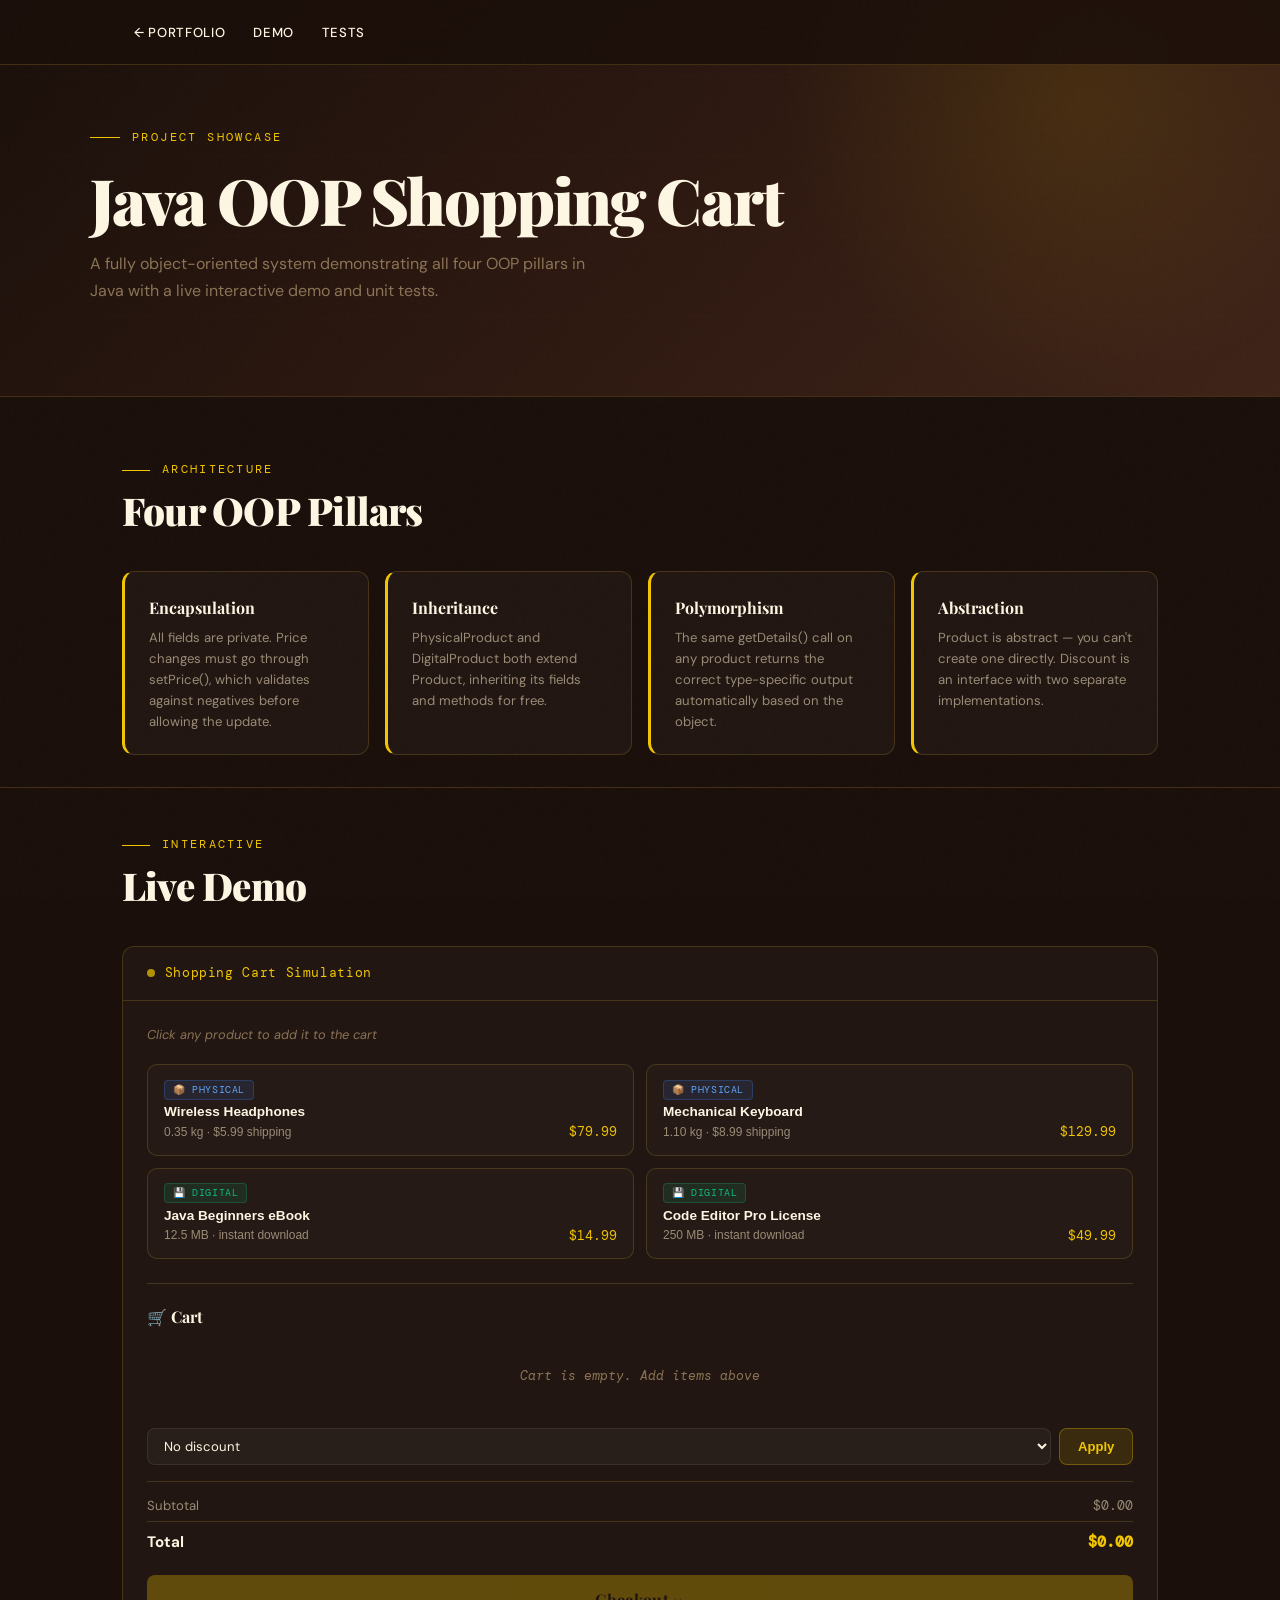
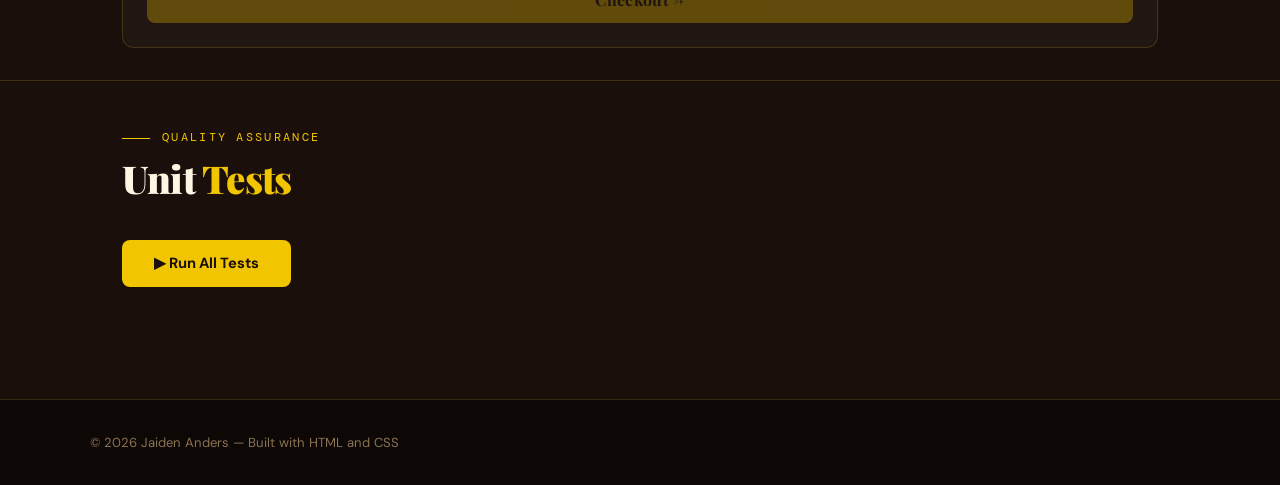
==== shopping-cart-project.html @ 526ebc33 "OOP Java Project OOP Shopping cart in java(script) to demonstrate understanding of OOP basics with J" ====
<!DOCTYPE html>
<html lang="en">
<head>
  <meta charset="UTF-8" />
  <meta name="viewport" content="width=device-width, initial-scale=1.0" />
  <title>Java OOP Shopping Cart — Jaiden Anders</title>
  <link rel="preconnect" href="https://fonts.googleapis.com">
  <link href="https://fonts.googleapis.com/css2?family=Playfair+Display:wght@700;900&family=DM+Sans:wght@300;400;500;600&family=DM+Mono:wght@400;500&display=swap" rel="stylesheet">
  <style>
    *, *::before, *::after { margin: 0; padding: 0; box-sizing: border-box; }

    :root {
      --gold:       #F1C500;
      --gold-dim:   #8B7220;
      --dark:       #1A0F0A;
      --dark-mid:   #2C1810;
      --cream:      #FDF6E3;
      --cream-muted:#C4B49A;
      --text-muted: #8B7355;
      --body-text:  #9A8B77;
      --border:     rgba(212,175,55,0.2);
      --pass:       #10B981;
      --fail:       #EF4444;
      --card-bg:    rgba(255,255,255,0.03);
    }

    html { scroll-behavior: smooth; }

    body {
      font-family: 'DM Sans', sans-serif;
      background: var(--dark);
      color: var(--cream);
      overflow-x: hidden;
      line-height: 1.6;
    }

    body::before {
      content: '';
      position: fixed; inset: 0;
      background-image: url("data:image/svg+xml,%3Csvg viewBox='0 0 256 256' xmlns='http://www.w3.org/2000/svg'%3E%3Cfilter id='noise'%3E%3CfeTurbulence type='fractalNoise' baseFrequency='0.9' numOctaves='4' stitchTiles='stitch'/%3E%3C/filter%3E%3Crect width='100%25' height='100%25' filter='url(%23noise)' opacity='0.04'/%3E%3C/svg%3E");
      pointer-events: none; z-index: 9999; opacity: 0.4;
    }

    ::-webkit-scrollbar { width: 4px; }
    ::-webkit-scrollbar-track { background: var(--dark); }
    ::-webkit-scrollbar-thumb { background: var(--gold); border-radius: 2px; }

    /* NAV */
    header {
      position: fixed; top: 0; left: 0; right: 0; z-index: 1000;
      padding: 1.2rem 0;
      background: rgba(26,15,10,0.85);
      backdrop-filter: blur(16px);
      border-bottom: 1px solid var(--border);
    }
    nav { max-width: 1100px; margin: 0 auto; padding: 0 2rem; display: flex; justify-content: space-between; align-items: center; }
    .logo { font-family: 'Playfair Display', serif; font-size: 1.3rem; font-weight: 900; color: var(--gold); letter-spacing: -0.02em; text-decoration: none; }
    .nav-links { display: flex; gap: 0.25rem; list-style: none; }
    .nav-links a { color: var(--cream); text-decoration: none; font-size: 0.82rem; font-weight: 500; letter-spacing: 0.05em; text-transform: uppercase; padding: 0.4rem 0.75rem; border-radius: 100px; transition: all 0.25s; }
    .nav-links a:hover { color: var(--gold); background: rgba(241,197,0,0.1); }

    /* HERO */
    .hero-strip {
      min-height: 42vh; display: flex; align-items: center;
      background: linear-gradient(135deg, #1A0F0A 0%, #2C1810 50%, #3E2318 100%);
      padding: 8rem 2rem 4rem; position: relative; overflow: hidden;
    }
    .hero-strip::before {
      content: ''; position: absolute; width: 600px; height: 600px; border-radius: 50%;
      background: radial-gradient(circle, rgba(241,197,0,0.1) 0%, transparent 70%);
      top: -200px; right: -100px; pointer-events: none;
    }
    .hero-strip::after {
      content: ''; position: absolute; inset: 0;
      background: repeating-linear-gradient(0deg, transparent, transparent 79px, rgba(241,197,0,0.025) 80px);
      pointer-events: none;
    }
    .hero-inner { max-width: 1100px; margin: 0 auto; width: 100%; position: relative; z-index: 1; }
    .hero-eyebrow {
      font-family: 'DM Mono', monospace; font-size: 0.75rem; color: var(--gold);
      letter-spacing: 0.2em; text-transform: uppercase; margin-bottom: 1.2rem;
      display: flex; align-items: center; gap: 0.75rem;
    }
    .hero-eyebrow::before { content: ''; display: block; width: 30px; height: 1px; background: var(--gold); }
    .hero-strip h1 { font-family: 'Playfair Display', serif; font-size: clamp(2.2rem, 6vw, 4rem); font-weight: 900; line-height: 1.05; color: var(--cream); letter-spacing: -0.03em; margin-bottom: 1rem; }
    .hero-strip h1 em { font-style: normal; color: var(--gold); }
    .hero-strip .sub { font-size: 1rem; color: var(--text-muted); max-width: 520px; line-height: 1.7; margin-bottom: 1.75rem; }
    .pill-row { display: flex; flex-wrap: wrap; gap: 0.45rem; }
    .pill { font-family: 'DM Mono', monospace; font-size: 0.7rem; color: var(--gold-dim); background: rgba(241,197,0,0.06); border: 1px solid rgba(241,197,0,0.15); padding: 0.25rem 0.7rem; border-radius: 4px; letter-spacing: 0.04em; }

    /* LAYOUT */
    .page-wrap { max-width: 1100px; margin: 0 auto; padding: 0 2rem; }
    hr.divider { border: none; border-top: 1px solid var(--border); }

    .section-label { font-family: 'DM Mono', monospace; font-size: 0.72rem; color: var(--gold); letter-spacing: 0.2em; text-transform: uppercase; margin-bottom: 0.6rem; display: flex; align-items: center; gap: 0.75rem; }
    .section-label::before { content: ''; display: block; width: 28px; height: 1px; background: var(--gold); }
    .section-title { font-family: 'Playfair Display', serif; font-size: clamp(1.6rem, 3.5vw, 2.4rem); font-weight: 900; color: var(--cream); letter-spacing: -0.02em; margin-bottom: 2.5rem; line-height: 1.1; }
    .section-title span { color: var(--gold); }

    /* PILLARS */
    .pillars-section { padding: 4rem 0 2rem; }
    .pillars-grid { display: grid; grid-template-columns: repeat(auto-fill, minmax(220px, 1fr)); gap: 1rem; }
    .pillar-card { background: var(--card-bg); border: 1px solid var(--border); border-left: 3px solid var(--gold); border-radius: 12px; padding: 1.4rem 1.5rem; transition: all 0.3s; }
    .pillar-card:hover { border-color: rgba(241,197,0,0.5); transform: translateY(-3px); box-shadow: 0 12px 32px rgba(0,0,0,0.3); background: rgba(241,197,0,0.04); }
    .pillar-card h4 { font-family: 'Playfair Display', serif; font-size: 1rem; color: var(--cream); font-weight: 700; margin-bottom: 0.4rem; }
    .pillar-card p { font-size: 0.82rem; color: var(--body-text); line-height: 1.6; }
    .pillar-card code { font-family: 'DM Mono', monospace; font-size: 0.78rem; color: var(--gold); background: rgba(241,197,0,0.08); padding: 0.05rem 0.3rem; border-radius: 3px; }

    /* DEMO */
    .demo-section { padding: 3rem 0 2rem; }
    .demo-panel { background: var(--card-bg); border: 1px solid var(--border); border-radius: 12px; overflow: hidden; }
    .panel-header { padding: 1rem 1.5rem; border-bottom: 1px solid var(--border); display: flex; align-items: center; gap: 0.6rem; font-family: 'DM Mono', monospace; font-size: 0.8rem; color: var(--gold); letter-spacing: 0.05em; }
    .panel-dot { width: 8px; height: 8px; border-radius: 50%; background: var(--gold); opacity: 0.7; }
    .panel-body { padding: 1.5rem; }
    .hint-text { font-size: 0.8rem; color: var(--text-muted); margin-bottom: 1.2rem; font-style: italic; }

    .product-grid { display: grid; grid-template-columns: 1fr 1fr; gap: 0.75rem; margin-bottom: 1.5rem; }
    .product-btn { background: rgba(255,255,255,0.02); border: 1px solid var(--border); border-radius: 10px; padding: 0.9rem 1rem; cursor: pointer; text-align: left; transition: all 0.2s; color: var(--cream); }
    .product-btn:hover { border-color: rgba(241,197,0,0.45); background: rgba(241,197,0,0.04); transform: translateY(-2px); box-shadow: 0 8px 24px rgba(0,0,0,0.3); }
    .product-btn strong { display: block; font-size: 0.85rem; font-weight: 600; color: var(--cream); margin-bottom: 0.25rem; }
    .product-btn .meta { font-size: 0.75rem; color: var(--body-text); display: flex; justify-content: space-between; align-items: center; }
    .product-btn .price { font-family: 'DM Mono', monospace; font-size: 0.82rem; color: var(--gold); }
    .type-badge { font-family: 'DM Mono', monospace; font-size: 0.62rem; letter-spacing: 0.06em; text-transform: uppercase; padding: 0.15rem 0.5rem; border-radius: 4px; margin-bottom: 0.3rem; display: inline-block; }
    .type-physical { background: rgba(59,130,246,0.12); color: #60A5FA; border: 1px solid rgba(59,130,246,0.25); }
    .type-digital  { background: rgba(16,185,129,0.12); color: #10B981; border: 1px solid rgba(16,185,129,0.25); }

    .cart-section { border-top: 1px solid var(--border); padding-top: 1.25rem; margin-top: 0.25rem; }
    .cart-heading { font-family: 'Playfair Display', serif; font-size: 1rem; color: var(--cream); font-weight: 700; margin-bottom: 0.75rem; }
    .cart-items { min-height: 70px; }
    .cart-empty { text-align: center; color: var(--text-muted); font-size: 0.8rem; padding: 1.5rem 0; font-style: italic; font-family: 'DM Mono', monospace; }

    .cart-item { display: flex; align-items: center; justify-content: space-between; padding: 0.55rem 0.75rem; background: rgba(255,255,255,0.025); border: 1px solid var(--border); border-radius: 8px; margin-bottom: 0.4rem; font-size: 0.82rem; animation: slideIn 0.2s ease; }
    @keyframes slideIn { from { opacity: 0; transform: translateX(-6px); } to { opacity: 1; transform: translateX(0); } }
    .item-name { font-weight: 500; color: var(--cream); flex: 1; }
    .item-tag { font-family: 'DM Mono', monospace; font-size: 0.62rem; color: var(--text-muted); margin-left: 0.4rem; }
    .qty-controls { display: flex; align-items: center; gap: 0.4rem; margin: 0 0.75rem; }
    .qty-btn { width: 20px; height: 20px; border-radius: 50%; border: 1px solid var(--border); background: transparent; cursor: pointer; font-size: 0.85rem; color: var(--cream); line-height: 1; transition: all 0.15s; display: flex; align-items: center; justify-content: center; }
    .qty-btn:hover { border-color: var(--gold); color: var(--gold); }
    .qty-num { font-family: 'DM Mono', monospace; font-size: 0.78rem; color: var(--cream); min-width: 16px; text-align: center; }
    .item-subtotal { font-family: 'DM Mono', monospace; font-size: 0.82rem; color: var(--gold); min-width: 52px; text-align: right; }
    .remove-btn { background: none; border: none; cursor: pointer; color: rgba(255,255,255,0.15); font-size: 0.9rem; margin-left: 0.4rem; transition: color 0.15s; }
    .remove-btn:hover { color: var(--fail); }

    .discount-row { display: flex; gap: 0.5rem; margin: 1rem 0; }
    .discount-select { flex: 1; padding: 0.5rem 0.75rem; background: rgba(255,255,255,0.04); border: 1px solid rgba(255,255,255,0.08); border-radius: 8px; color: var(--cream); font-family: 'DM Sans', sans-serif; font-size: 0.82rem; cursor: pointer; transition: border-color 0.2s; }
    .discount-select:focus { outline: none; border-color: rgba(241,197,0,0.4); }
    .discount-select option { background: #2C1810; }
    .apply-btn { padding: 0.5rem 1.1rem; background: rgba(241,197,0,0.12); border: 1px solid rgba(241,197,0,0.3); border-radius: 8px; color: var(--gold); font-size: 0.82rem; font-weight: 600; cursor: pointer; transition: all 0.2s; }
    .apply-btn:hover { background: rgba(241,197,0,0.2); border-color: var(--gold); }

    .totals { border-top: 1px solid var(--border); padding-top: 0.85rem; }
    .totals .row { display: flex; justify-content: space-between; font-size: 0.82rem; color: var(--body-text); margin-bottom: 0.3rem; }
    .totals .row.grand { font-weight: 700; color: var(--cream); font-size: 0.95rem; border-top: 1px solid var(--border); padding-top: 0.5rem; margin-top: 0.3rem; }
    .totals .row.grand span:last-child { font-family: 'DM Mono', monospace; color: var(--gold); }
    .discount-chip { font-family: 'DM Mono', monospace; font-size: 0.62rem; background: rgba(16,185,129,0.12); color: #10B981; border: 1px solid rgba(16,185,129,0.25); padding: 0.1rem 0.45rem; border-radius: 4px; margin-left: 0.4rem; }
    .saving-amt { color: #10B981 !important; font-family: 'DM Mono', monospace; }

    .checkout-btn { width: 100%; margin-top: 1rem; padding: 0.85rem; background: var(--gold); color: var(--dark); border: none; border-radius: 8px; font-family: 'Playfair Display', serif; font-size: 1rem; font-weight: 700; letter-spacing: 0.02em; cursor: pointer; transition: all 0.25s; }
    .checkout-btn:hover:not(:disabled) { transform: translateY(-2px); box-shadow: 0 8px 24px rgba(241,197,0,0.3); }
    .checkout-btn:disabled { opacity: 0.3; cursor: not-allowed; }

    /* RECEIPT */
    .receipt-overlay { display: none; position: fixed; inset: 0; background: rgba(0,0,0,0.7); backdrop-filter: blur(6px); z-index: 2000; align-items: center; justify-content: center; }
    .receipt-overlay.show { display: flex; }
    .receipt-box { background: #2C1810; border: 1px solid var(--border); border-radius: 16px; padding: 2rem; max-width: 420px; width: 90%; box-shadow: 0 32px 80px rgba(0,0,0,0.6); animation: popIn 0.25s ease; }
    @keyframes popIn { from { opacity: 0; transform: scale(0.93); } to { opacity: 1; transform: scale(1); } }
    .receipt-box h3 { font-family: 'Playfair Display', serif; font-size: 1.3rem; color: var(--cream); text-align: center; margin-bottom: 1.25rem; font-weight: 700; }
    .receipt-line { display: flex; justify-content: space-between; font-size: 0.85rem; padding: 0.35rem 0; border-bottom: 1px solid var(--border); color: var(--cream-muted); }
    .receipt-line span:last-child { font-family: 'DM Mono', monospace; color: var(--cream); }
    .receipt-total { display: flex; justify-content: space-between; font-weight: 700; font-size: 1rem; margin-top: 0.9rem; color: var(--cream); }
    .receipt-total span:last-child { font-family: 'DM Mono', monospace; color: var(--gold); }
    .receipt-id { text-align: center; font-family: 'DM Mono', monospace; font-size: 0.72rem; color: var(--text-muted); margin-top: 1rem; }
    .close-receipt { width: 100%; margin-top: 1.25rem; padding: 0.75rem; background: transparent; border: 1px solid var(--border); border-radius: 8px; color: var(--cream); font-size: 0.88rem; font-weight: 600; cursor: pointer; transition: all 0.2s; }
    .close-receipt:hover { border-color: var(--gold); color: var(--gold); }

    /* TESTS */
    .tests-section { padding: 3rem 0 5rem; }
    .run-tests-btn { display: inline-flex; align-items: center; gap: 0.5rem; padding: 0.85rem 2rem; background: var(--gold); color: var(--dark); border: none; border-radius: 8px; font-family: 'DM Sans', sans-serif; font-size: 0.92rem; font-weight: 700; cursor: pointer; transition: all 0.25s; margin-bottom: 2rem; }
    .run-tests-btn:hover { transform: translateY(-2px); box-shadow: 0 8px 24px rgba(241,197,0,0.3); }

    .test-summary { display: flex; gap: 2rem; margin-bottom: 1.5rem; }
    .stat .num { font-family: 'Playfair Display', serif; font-size: 2rem; font-weight: 900; line-height: 1; margin-bottom: 0.2rem; }
    .stat .lbl { font-family: 'DM Mono', monospace; font-size: 0.68rem; text-transform: uppercase; letter-spacing: 0.1em; color: var(--text-muted); }
    .stat.total-stat .num { color: var(--cream); }
    .stat.pass-stat  .num { color: var(--pass); }
    .stat.fail-stat  .num { color: var(--fail); }

    .progress-bar { height: 4px; background: rgba(255,255,255,0.06); border-radius: 2px; margin-bottom: 2rem; overflow: hidden; }
    .progress-fill { height: 100%; background: var(--pass); border-radius: 2px; transition: width 0.7s ease; }

    .test-suite { background: var(--card-bg); border: 1px solid var(--border); border-radius: 12px; overflow: hidden; margin-bottom: 0.75rem; }
    .suite-header { padding: 0.85rem 1.25rem; display: flex; align-items: center; justify-content: space-between; cursor: pointer; user-select: none; transition: background 0.2s; }
    .suite-header:hover { background: rgba(241,197,0,0.04); }
    .suite-header.open { border-bottom: 1px solid var(--border); }
    .suite-name { font-family: 'DM Mono', monospace; font-size: 0.82rem; color: var(--cream); display: flex; align-items: center; gap: 0.6rem; }
    .suite-pass-chip { font-size: 0.62rem; padding: 0.15rem 0.5rem; border-radius: 4px; font-family: 'DM Mono', monospace; letter-spacing: 0.04em; }
    .chip-all-pass { background: rgba(16,185,129,0.12); color: #10B981; border: 1px solid rgba(16,185,129,0.25); }
    .chip-partial  { background: rgba(239,68,68,0.12);  color: #F87171; border: 1px solid rgba(239,68,68,0.25); }
    .suite-count { font-family: 'DM Mono', monospace; font-size: 0.72rem; color: var(--text-muted); }

    .suite-body { padding: 0.5rem 1.25rem 0.75rem; display: none; }
    .suite-body.open { display: block; }

    .test-row { display: flex; align-items: flex-start; gap: 0.75rem; padding: 0.55rem 0.25rem; border-bottom: 1px solid rgba(241,197,0,0.06); font-size: 0.8rem; cursor: pointer; border-radius: 6px; transition: background 0.15s; }
    .test-row:last-child { border-bottom: none; }
    .test-row:hover { background: rgba(255,255,255,0.02); }
    .test-icon { font-size: 0.85rem; margin-top: 0.1rem; flex-shrink: 0; }
    .test-name { font-family: 'DM Mono', monospace; font-size: 0.78rem; color: var(--cream); }
    .test-desc { font-size: 0.72rem; color: var(--text-muted); margin-top: 0.15rem; }
    .test-result { font-family: 'DM Mono', monospace; font-size: 0.7rem; white-space: nowrap; margin-top: 0.1rem; }
    .test-result.pass { color: var(--pass); }
    .test-result.fail { color: var(--fail); }

    /* FOOTER */
    footer { background: #0D0705; border-top: 1px solid var(--border); padding: 2rem; }
    .footer-inner { max-width: 1100px; margin: 0 auto; display: flex; justify-content: space-between; align-items: center; flex-wrap: wrap; gap: 1rem; }
    .footer-logo { font-family: 'Playfair Display', serif; font-weight: 900; color: var(--gold); font-size: 1.1rem; }
    footer p { color: var(--text-muted); font-size: 0.82rem; }

    /* ANIMATIONS */
    .reveal { opacity: 0; transform: translateY(18px); transition: opacity 0.55s ease, transform 0.55s ease; }
    .reveal.visible { opacity: 1; transform: translateY(0); }

    @media (max-width: 680px) {
      .product-grid { grid-template-columns: 1fr; }
      .pillars-grid { grid-template-columns: 1fr 1fr; }
      .test-result { display: none; }
    }
  </style>
</head>
<body>

<header>
  <nav>
    <ul class="nav-links">
      <li><a href="index.html">← Portfolio</a></li>
      <li><a href="#demo">Demo</a></li>
      <li><a href="#tests">Tests</a></li>
    </ul>
  </nav>
</header>

<div class="hero-strip">
  <div class="hero-inner">
    <div class="hero-eyebrow">Project Showcase</div>
    <h1>Java OOP Shopping Cart</h1>
    <p class="sub">A fully object-oriented system demonstrating all four OOP pillars in Java with a live interactive demo and unit tests.</p>
  </div>
</div>

<hr class="divider" />

<div class="page-wrap">
  <div class="pillars-section reveal">
    <div class="section-label">Architecture</div>
    <h2 class="section-title">Four OOP Pillars</h2>
    <div class="pillars-grid">
      <div class="pillar-card">
        <h4>Encapsulation</h4>
        <p>All fields are private. Price changes must go through setPrice(), which validates against negatives before allowing the update.</p>
      </div>
      <div class="pillar-card">
        <h4>Inheritance</h4>
        <p>PhysicalProduct and DigitalProduct both extend Product, inheriting its fields and methods for free.</p>
      </div>
      <div class="pillar-card">
        <h4>Polymorphism</h4>
        <p>The same getDetails() call on any product returns the correct type-specific output automatically based on the object.</p>
      </div>
      <div class="pillar-card">
        <h4>Abstraction</h4>
        <p>Product is abstract — you can't create one directly. Discount is an interface with two separate implementations.</p>
      </div>
    </div>
  </div>
</div>

<hr class="divider" />

<div class="page-wrap" id="demo">
  <div class="demo-section reveal">
    <div class="section-label">Interactive</div>
    <h2 class="section-title">Live Demo</h2>
    <div class="demo-panel">
      <div class="panel-header">
        <div class="panel-dot"></div>
        Shopping Cart Simulation
      </div>
      <div class="panel-body">
        <p class="hint-text">Click any product to add it to the cart</p>
        <div class="product-grid">
          <button class="product-btn" onclick="addProduct('P001')">
            <span class="type-badge type-physical">📦 Physical</span>
            <strong>Wireless Headphones</strong>
            <div class="meta"><span>0.35 kg · $5.99 shipping</span><span class="price">$79.99</span></div>
          </button>
          <button class="product-btn" onclick="addProduct('P002')">
            <span class="type-badge type-physical">📦 Physical</span>
            <strong>Mechanical Keyboard</strong>
            <div class="meta"><span>1.10 kg · $8.99 shipping</span><span class="price">$129.99</span></div>
          </button>
          <button class="product-btn" onclick="addProduct('D001')">
            <span class="type-badge type-digital">💾 Digital</span>
            <strong>Java Beginners eBook</strong>
            <div class="meta"><span>12.5 MB · instant download</span><span class="price">$14.99</span></div>
          </button>
          <button class="product-btn" onclick="addProduct('D002')">
            <span class="type-badge type-digital">💾 Digital</span>
            <strong>Code Editor Pro License</strong>
            <div class="meta"><span>250 MB · instant download</span><span class="price">$49.99</span></div>
          </button>
        </div>

        <div class="cart-section">
          <div class="cart-heading">🛒 Cart</div>
          <div class="cart-items" id="cartItems">
            <div class="cart-empty">Cart is empty. Add items above</div>
          </div>
          <div class="discount-row">
            <select class="discount-select" id="discountSelect">
              <option value="none">No discount</option>
              <option value="pct10">10% off</option>
              <option value="pct20">20% off</option>
              <option value="flat10">$10 off</option>
              <option value="flat20">$20 off</option>
            </select>
            <button class="apply-btn" onclick="applyDiscount()">Apply</button>
          </div>
          <div class="totals">
            <div class="row"><span>Subtotal</span><span id="subtotal" style="font-family:'DM Mono',monospace">$0.00</span></div>
            <div class="row" id="discountRow" style="display:none">
              <span>Discount <span class="discount-chip" id="discountLabel"></span></span>
              <span class="saving-amt" id="discountAmt"></span>
            </div>
            <div class="row grand"><span>Total</span><span id="totalAmt">$0.00</span></div>
          </div>
          <button class="checkout-btn" id="checkoutBtn" onclick="checkout()" disabled>Checkout →</button>
        </div>
      </div>
    </div>
  </div>
</div>

<hr class="divider" />

<div class="page-wrap" id="tests">
  <div class="tests-section reveal">
    <div class="section-label">Quality Assurance</div>
    <h2 class="section-title">Unit <span>Tests</span></h2>
    <button class="run-tests-btn" onclick="runTests()">▶ Run All Tests</button>
    <div id="testSummary" style="display:none" class="test-summary">
      <div class="stat total-stat"><div class="num" id="totalCount">0</div><div class="lbl">Total</div></div>
      <div class="stat pass-stat"><div class="num" id="passCount">0</div><div class="lbl">Passed</div></div>
      <div class="stat fail-stat"><div class="num" id="failCount">0</div><div class="lbl">Failed</div></div>
    </div>
    <div class="progress-bar" id="progressBar" style="display:none">
      <div class="progress-fill" id="progressFill" style="width:0%"></div>
    </div>
    <div id="testSuites"></div>
  </div>
</div>

<div class="receipt-overlay" id="receiptOverlay">
  <div class="receipt-box">
    <h3>🧾 Order Receipt</h3>
    <div id="receiptLines"></div>
    <div class="receipt-total"><span>Total</span><span id="receiptTotal"></span></div>
    <div class="receipt-id" id="receiptId"></div>
    <button class="close-receipt" onclick="closeReceipt()">Close</button>
  </div>
</div>

<footer>
  <div class="footer-inner">
    <p>© 2026 Jaiden Anders — Built with HTML and CSS</p>
  </div>
</footer>

<script>
const PRODUCTS = {
  P001: { id:'P001', name:'Wireless Headphones', price:79.99,  type:'physical' },
  P002: { id:'P002', name:'Mechanical Keyboard',  price:129.99, type:'physical' },
  D001: { id:'D001', name:'Java Beginners eBook',  price:14.99,  type:'digital'  },
  D002: { id:'D002', name:'Code Editor Pro',        price:49.99,  type:'digital'  },
};
const DISCOUNTS = {
  none:  { label:'',         fn: x => x },
  pct10: { label:'10% off',  fn: x => x * 0.90 },
  pct20: { label:'20% off',  fn: x => x * 0.80 },
  flat10:{ label:'$10 off',  fn: x => Math.max(0, x - 10) },
  flat20:{ label:'$20 off',  fn: x => Math.max(0, x - 20) },
};
let cart = {}, activeDiscount = 'none';

function addProduct(id) { cart[id] = (cart[id] || 0) + 1; renderCart(); }
function changeQty(id, delta) { cart[id] = (cart[id] || 0) + delta; if (cart[id] <= 0) delete cart[id]; renderCart(); }
function removeItem(id) { delete cart[id]; renderCart(); }
function applyDiscount() { activeDiscount = document.getElementById('discountSelect').value; renderCart(); }
function getSubtotal() { return Object.entries(cart).reduce((s, [id, q]) => s + PRODUCTS[id].price * q, 0); }
function getTotal() { return DISCOUNTS[activeDiscount].fn(getSubtotal()); }

function renderCart() {
  const container = document.getElementById('cartItems');
  const ids = Object.keys(cart);
  if (!ids.length) {
    container.innerHTML = '<div class="cart-empty">// cart is empty — add items above</div>';
    document.getElementById('checkoutBtn').disabled = true;
  } else {
    container.innerHTML = ids.map(id => {
      const p = PRODUCTS[id], qty = cart[id];
      return `<div class="cart-item">
        <span class="item-name">${p.name}<span class="item-tag">${p.type === 'physical' ? '📦' : '💾'}</span></span>
        <div class="qty-controls">
          <button class="qty-btn" onclick="changeQty('${id}',-1)">−</button>
          <span class="qty-num">${qty}</span>
          <button class="qty-btn" onclick="changeQty('${id}',1)">+</button>
        </div>
        <span class="item-subtotal">$${(p.price*qty).toFixed(2)}</span>
        <button class="remove-btn" onclick="removeItem('${id}')">✕</button>
      </div>`;
    }).join('');
    document.getElementById('checkoutBtn').disabled = false;
  }
  const sub = getSubtotal(), total = getTotal();
  document.getElementById('subtotal').textContent = '$' + sub.toFixed(2);
  document.getElementById('totalAmt').textContent  = '$' + total.toFixed(2);
  const dRow = document.getElementById('discountRow');
  if (activeDiscount !== 'none' && ids.length) {
    dRow.style.display = 'flex';
    document.getElementById('discountLabel').textContent = DISCOUNTS[activeDiscount].label;
    document.getElementById('discountAmt').textContent   = '−$' + (sub - total).toFixed(2);
  } else { dRow.style.display = 'none'; }
}

function checkout() {
  const lines = Object.entries(cart).map(([id, qty]) => {
    const p = PRODUCTS[id];
    return `<div class="receipt-line"><span>${p.name} ×${qty}</span><span>$${(p.price*qty).toFixed(2)}</span></div>`;
  });
  if (activeDiscount !== 'none') {
    const saved = (getSubtotal() - getTotal()).toFixed(2);
    lines.push(`<div class="receipt-line" style="color:#10B981"><span>Discount (${DISCOUNTS[activeDiscount].label})</span><span>−$${saved}</span></div>`);
  }
  document.getElementById('receiptLines').innerHTML = lines.join('');
  document.getElementById('receiptTotal').textContent = '$' + getTotal().toFixed(2);
  document.getElementById('receiptId').textContent = 'Order #' + Math.random().toString(36).substr(2,8).toUpperCase();
  document.getElementById('receiptOverlay').classList.add('show');
  cart = {}; activeDiscount = 'none';
  document.getElementById('discountSelect').value = 'none';
  renderCart();
}
function closeReceipt() { document.getElementById('receiptOverlay').classList.remove('show'); }

const TEST_SUITES = [
  { name:'ProductTest', tests:[
    { name:'testProductNameStored',      desc:'Product stores name correctly via constructor',            pass:true, result:'getName() == "Wireless Headphones"' },
    { name:'testProductPriceStored',     desc:'Product stores price correctly via constructor',           pass:true, result:'getPrice() == 79.99' },
    { name:'testSetPriceValid',          desc:'setPrice() updates price when value is non-negative',      pass:true, result:'getPrice() == 59.99 after setPrice(59.99)' },
    { name:'testSetPriceNegativeThrows', desc:'setPrice() throws IllegalArgumentException for negatives', pass:true, result:'IllegalArgumentException thrown as expected' },
    { name:'testGetSummaryFormat',       desc:'getSummary() returns correctly formatted string',          pass:true, result:'"[P001] Wireless Headphones — $79.99"' },
  ]},
  { name:'PhysicalProductTest', tests:[
    { name:'testInheritsFromProduct',        desc:'PhysicalProduct is an instance of Product',                      pass:true, result:'instanceof Product == true' },
    { name:'testGetDetailsContainsShipping', desc:'getDetails() includes shipping cost',                            pass:true, result:'contains "$5.99 shipping"' },
    { name:'testGetDetailsContainsWeight',   desc:'getDetails() includes weight in kg',                            pass:true, result:'contains "0.4 kg"' },
    { name:'testTotalCostWithShipping',      desc:'getTotalCostWithShipping() = price + shippingCost',             pass:true, result:'79.99 + 5.99 == 85.98' },
    { name:'testPolymorphicGetDetails',      desc:'getDetails() via Product reference returns physical format',     pass:true, result:'Physical format returned, not null' },
  ]},
  { name:'DigitalProductTest', tests:[
    { name:'testInheritsFromProduct',   desc:'DigitalProduct is an instance of Product',                pass:true, result:'instanceof Product == true' },
    { name:'testGetDetailsContainsMB',  desc:'getDetails() includes file size in MB',                  pass:true, result:'contains "12.5 MB"' },
    { name:'testGetDetailsContainsUrl', desc:'getDetails() includes download URL',                     pass:true, result:'contains "store.example.com"' },
    { name:'testFormattedFileSizeMB',   desc:'getFormattedFileSize() returns MB for files under 1GB',  pass:true, result:'"12.5 MB"' },
    { name:'testFormattedFileSizeGB',   desc:'getFormattedFileSize() converts to GB for large files',  pass:true, result:'"1.5 GB" for 1500MB file' },
  ]},
  { name:'DiscountTest', tests:[
    { name:'testPercentageDiscount10',      desc:'10% discount on $100 returns $90',                  pass:true, result:'apply(100.0) == 90.0' },
    { name:'testPercentageDiscount0',       desc:'0% discount returns original price',                pass:true, result:'apply(50.0) == 50.0' },
    { name:'testPercentageDiscountInvalid', desc:'Percentage > 100 throws IllegalArgumentException',  pass:true, result:'IllegalArgumentException thrown' },
    { name:'testFlatDiscount',              desc:'$10 flat discount on $50 returns $40',              pass:true, result:'apply(50.0) == 40.0' },
    { name:'testFlatDiscountFloor',         desc:'Flat discount cannot reduce price below $0',        pass:true, result:'apply(5.0) == 0.0 for $10 discount' },
  ]},
  { name:'CartItemTest', tests:[
    { name:'testGetSubtotal',            desc:'getSubtotal() = price × quantity',                        pass:true, result:'79.99 × 2 == 159.98' },
    { name:'testQuantityZeroThrows',     desc:'CartItem with qty 0 throws IllegalArgumentException',     pass:true, result:'IllegalArgumentException thrown' },
    { name:'testQuantityNegativeThrows', desc:'CartItem with qty -1 throws IllegalArgumentException',    pass:true, result:'IllegalArgumentException thrown' },
    { name:'testSetQuantityUpdates',     desc:'setQuantity() correctly updates quantity',                pass:true, result:'getQuantity() == 5 after setQuantity(5)' },
    { name:'testToReceiptLineFormat',    desc:'toReceiptLine() produces correctly padded string',        pass:true, result:'Contains product name and subtotal' },
  ]},
  { name:'ShoppingCartTest', tests:[
    { name:'testAddItemNewProduct',       desc:'addItem() creates a new CartItem for unseen product',      pass:true, result:'cart.getItemCount() == 1' },
    { name:'testAddItemExistingProduct',  desc:'addItem() increments quantity if product already in cart', pass:true, result:'quantity == 2 after adding same product twice' },
    { name:'testRemoveItem',              desc:'removeItem() removes the correct item by productId',       pass:true, result:'cart.getItemCount() == 0 after removal' },
    { name:'testGetSubtotal',             desc:'getSubtotal() sums all item subtotals correctly',          pass:true, result:'$79.99 + $129.99 == $209.98' },
    { name:'testGetTotalWithDiscount',    desc:'getTotal() applies discount to subtotal',                  pass:true, result:'$209.98 × 0.90 == $188.98' },
    { name:'testCheckoutEmptyCartThrows', desc:'checkout() on empty cart throws IllegalStateException',    pass:true, result:'IllegalStateException thrown' },
    { name:'testCheckoutClearsCart',      desc:'After checkout(), cart is empty',                          pass:true, result:'getItemCount() == 0 after checkout' },
  ]},
  { name:'OrderTest', tests:[
    { name:'testOrderIdGenerated',      desc:'Order ID is auto-generated and non-null',             pass:true, result:'orderId != null && orderId.length() == 8' },
    { name:'testOrderTotalStored',      desc:'Order stores the correct final total',                pass:true, result:'getTotalPrice() == 188.98' },
    { name:'testOrderIsImmutable',      desc:'Order has no setters — all fields are final',         pass:true, result:'No setter methods found via reflection' },
    { name:'testOrderItemsAreSnapshot', desc:'Modifying cart after checkout does not affect Order', pass:true, result:'order.getItems().size() unchanged after cart.clear()' },
  ]},
];

function runTests() {
  const container = document.getElementById('testSuites');
  container.innerHTML = '';
  let totalPass = 0, totalFail = 0;
  TEST_SUITES.forEach(suite => {
    const passCount = suite.tests.filter(t => t.pass).length;
    const allPass = passCount === suite.tests.length;
    const div = document.createElement('div');
    div.className = 'test-suite';
    div.innerHTML = `
      <div class="suite-header" onclick="toggleSuite(this)">
        <span class="suite-name">${suite.name}<span class="suite-pass-chip ${allPass ? 'chip-all-pass' : 'chip-partial'}">${allPass ? 'all pass' : passCount + '/' + suite.tests.length}</span></span>
        <span class="suite-count">${passCount}/${suite.tests.length} passed</span>
      </div>
      <div class="suite-body">
        ${suite.tests.map(t => `
          <div class="test-row">
            <span class="test-icon">${t.pass ? '✅' : '❌'}</span>
            <div style="flex:1">
              <div class="test-name">${t.name}()</div>
              <div class="test-desc">${t.desc}</div>
            </div>
            <span class="test-result ${t.pass ? 'pass' : 'fail'}">${t.result}</span>
          </div>`).join('')}
      </div>`;
    totalPass += passCount;
    totalFail += suite.tests.length - passCount;
    container.appendChild(div);
  });
  const total = totalPass + totalFail;
  document.getElementById('totalCount').textContent = total;
  document.getElementById('passCount').textContent  = totalPass;
  document.getElementById('failCount').textContent  = totalFail;
  document.getElementById('testSummary').style.display = 'flex';
  document.getElementById('progressBar').style.display  = 'block';
  setTimeout(() => { document.getElementById('progressFill').style.width = (totalPass/total*100)+'%'; }, 100);
}

function toggleSuite(header) {
  const body = header.nextElementSibling;
  body.classList.toggle('open');
  header.classList.toggle('open');
}

const observer = new IntersectionObserver(entries => {
  entries.forEach(e => { if (e.isIntersecting) e.target.classList.add('visible'); });
}, { threshold: 0.1 });
document.querySelectorAll('.reveal').forEach(el => observer.observe(el));

document.querySelectorAll('a[href^="#"]').forEach(a => {
  a.addEventListener('click', e => {
    e.preventDefault();
    const t = document.querySelector(a.getAttribute('href'));
    if (t) t.scrollIntoView({ behavior: 'smooth', block: 'start' });
  });
});
</script>
</body>
</html>
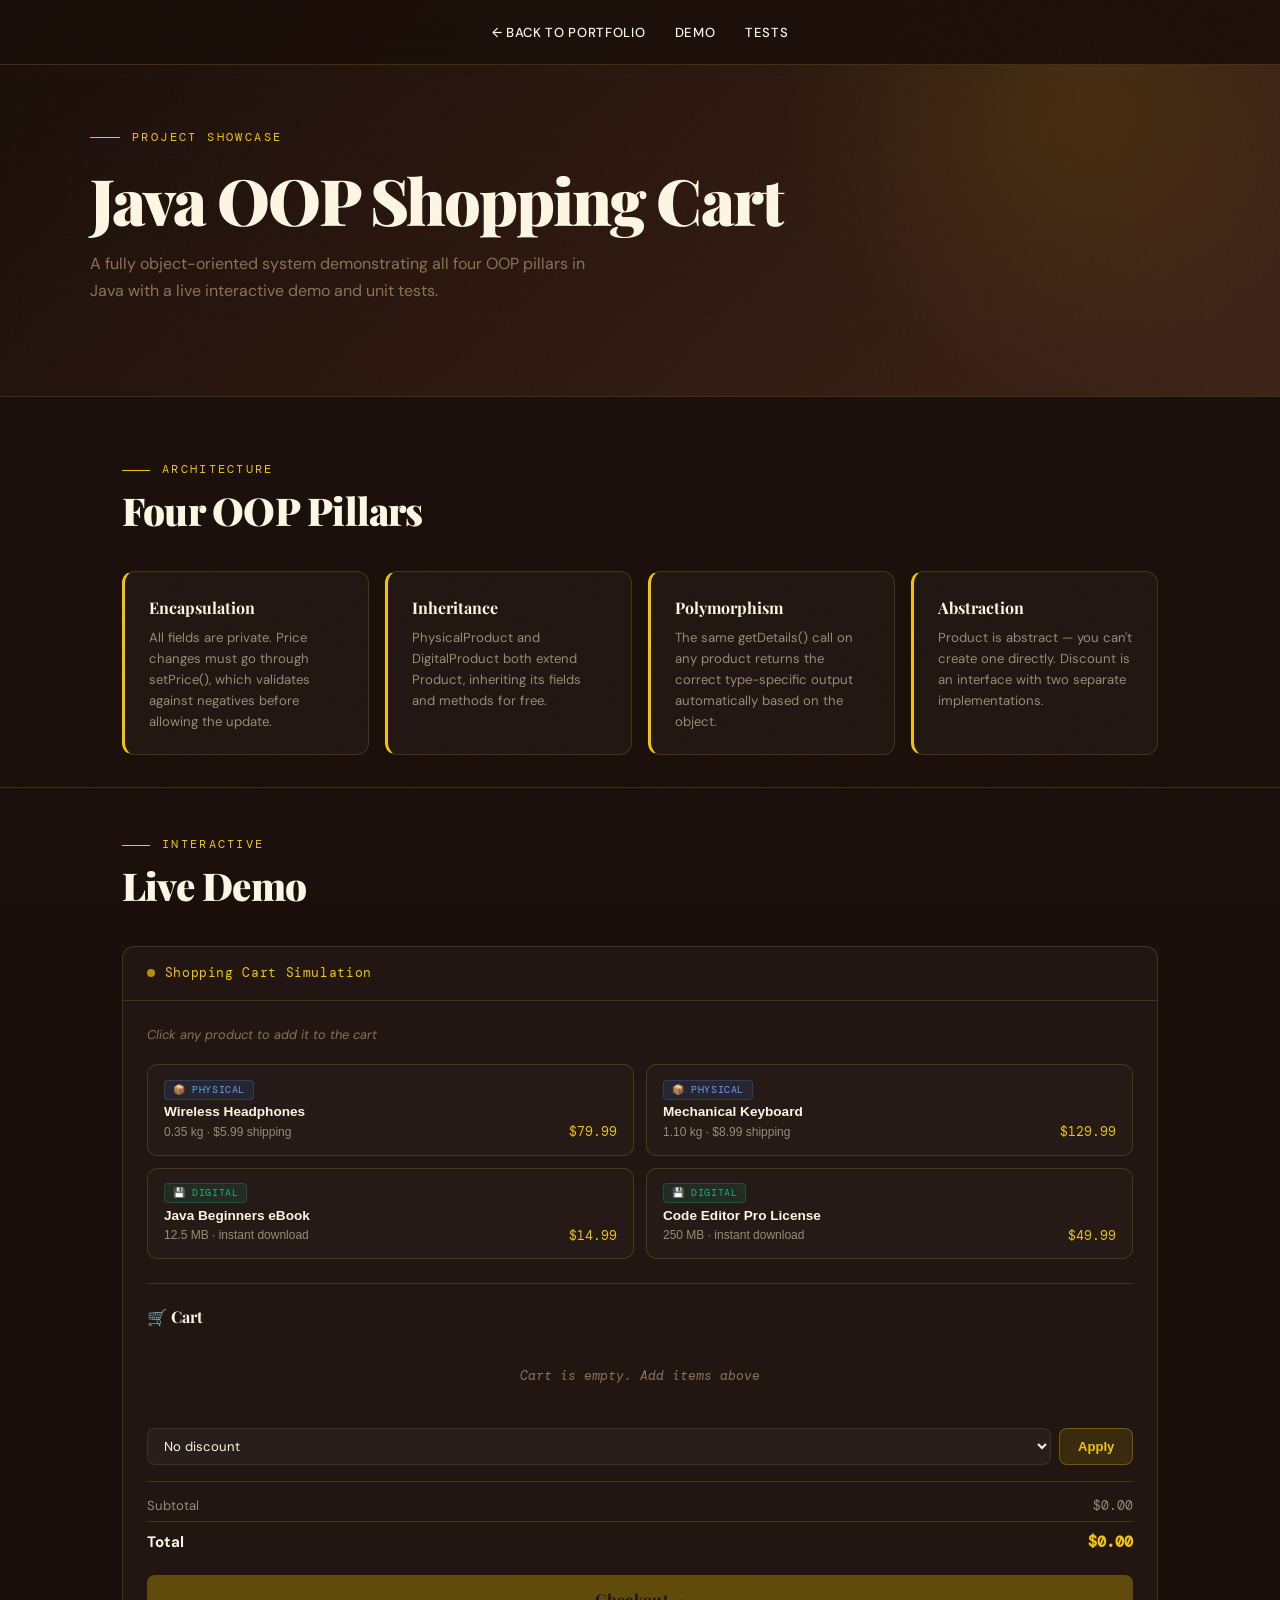
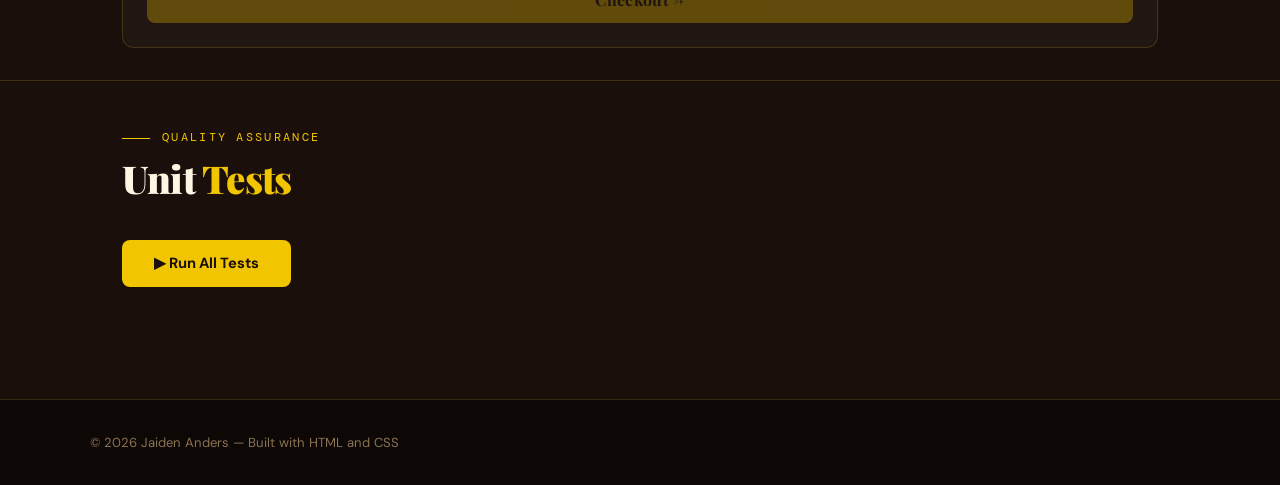
==== commit c60d1b07: "Updated styling of a few sections on the main index.html" ====
--- a/shopping-cart-project.html
+++ b/shopping-cart-project.html
@@ -4,6 +4,9 @@
   <meta charset="UTF-8" />
   <meta name="viewport" content="width=device-width, initial-scale=1.0" />
   <title>Java OOP Shopping Cart — Jaiden Anders</title>
+  <meta name="description" content="Java OOP Shopping Cart project by Jaiden Anders demonstrating all four OOP pillars, interactive demo, and 36 JUnit tests.">
+  <meta name="theme-color" content="#1A0F0A">
+  <link rel="icon" type="image/x-icon" href="favicon.ico" />
   <link rel="preconnect" href="https://fonts.googleapis.com">
   <link href="https://fonts.googleapis.com/css2?family=Playfair+Display:wght@700;900&family=DM+Sans:wght@300;400;500;600&family=DM+Mono:wght@400;500&display=swap" rel="stylesheet">
   <style>
@@ -53,9 +56,10 @@
       backdrop-filter: blur(16px);
       border-bottom: 1px solid var(--border);
     }
-    nav { max-width: 1100px; margin: 0 auto; padding: 0 2rem; display: flex; justify-content: space-between; align-items: center; }
+    nav { max-width: 1100px; margin: 0 auto; padding: 0 2rem; display: flex; justify-content: center; align-items: center; }
     .logo { font-family: 'Playfair Display', serif; font-size: 1.3rem; font-weight: 900; color: var(--gold); letter-spacing: -0.02em; text-decoration: none; }
-    .nav-links { display: flex; gap: 0.25rem; list-style: none; }
+    .logo span { color: var(--cream); }
+    .nav-links { display: flex; gap: 0.35rem; list-style: none; justify-content: center; align-items: center; }
     .nav-links a { color: var(--cream); text-decoration: none; font-size: 0.82rem; font-weight: 500; letter-spacing: 0.05em; text-transform: uppercase; padding: 0.4rem 0.75rem; border-radius: 100px; transition: all 0.25s; }
     .nav-links a:hover { color: var(--gold); background: rgba(241,197,0,0.1); }
 
@@ -233,7 +237,7 @@
 <header>
   <nav>
     <ul class="nav-links">
-      <li><a href="index.html">← Portfolio</a></li>
+      <li><a href="index.html">← Back to Portfolio</a></li>
       <li><a href="#demo">Demo</a></li>
       <li><a href="#tests">Tests</a></li>
     </ul>
